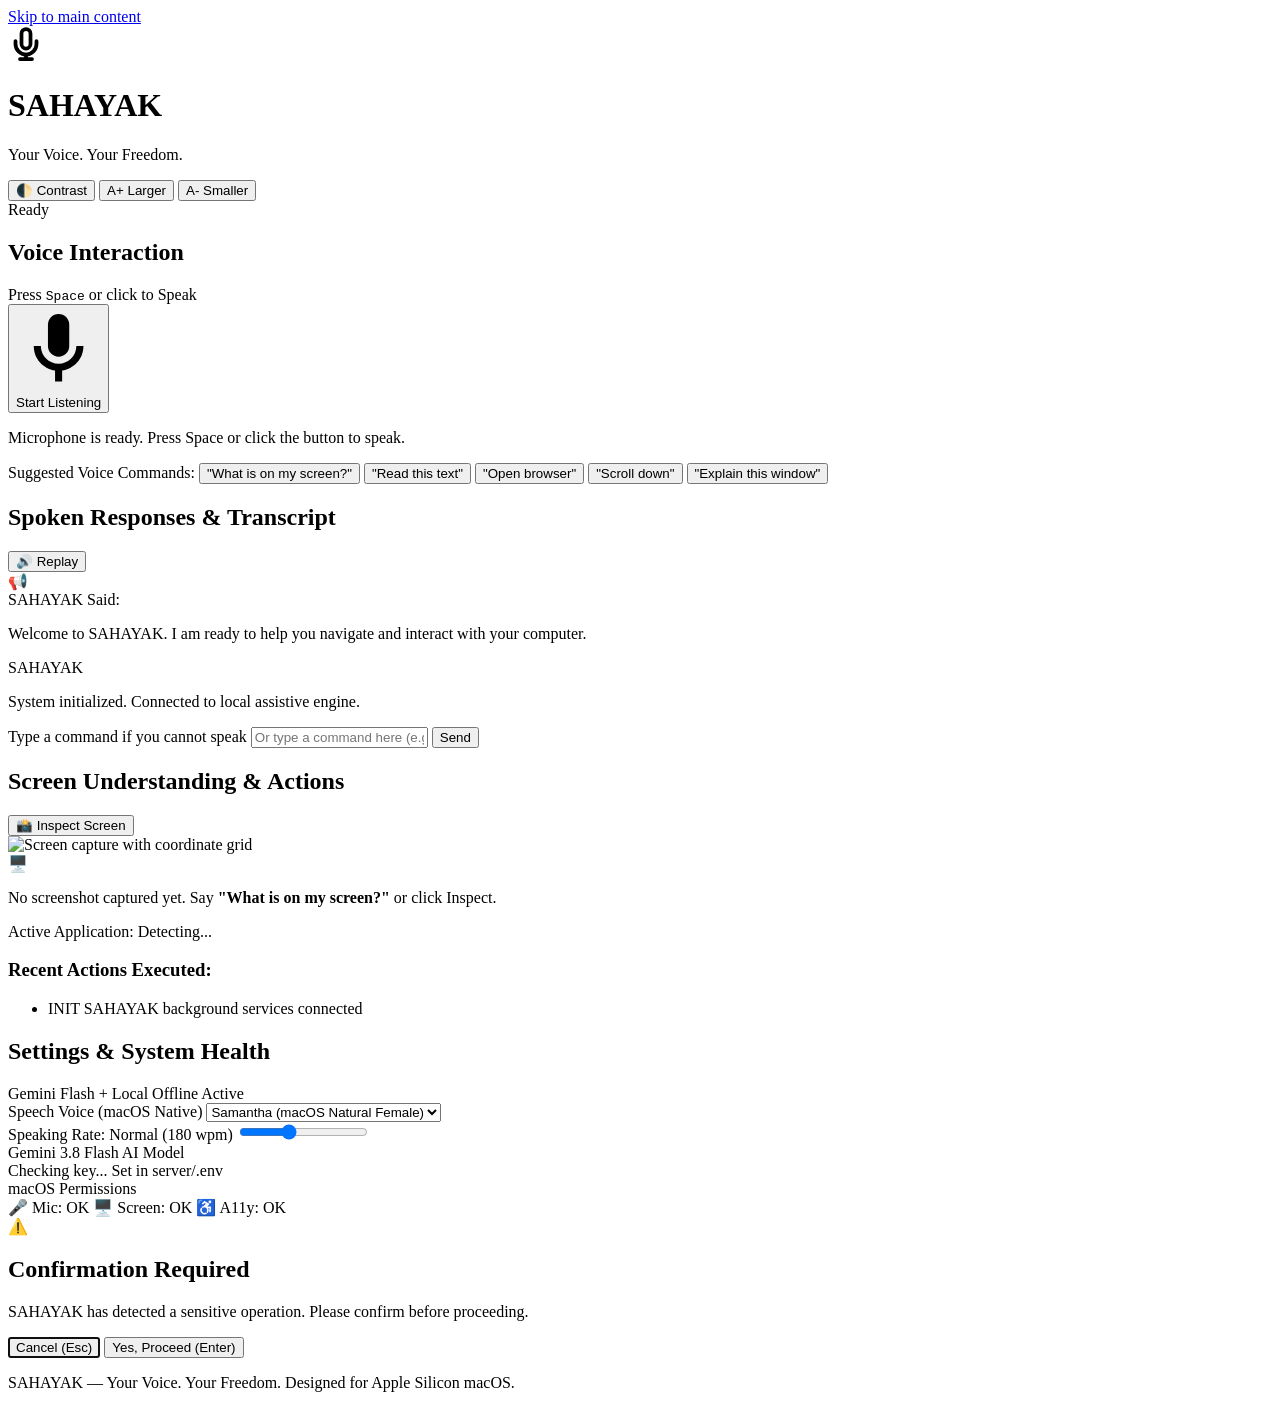
==== server/static/index.html @ d217f203 "Initial commit: Sahayak AI assistant" ====
<!DOCTYPE html>
<html lang="en">
<head>
  <meta charset="UTF-8">
  <meta name="viewport" content="width=device-width, initial-scale=1.0">
  <title>SAHAYAK — Your Voice. Your Freedom.</title>
  <meta name="description" content="Voice-first AI-powered computer accessibility assistant designed for blind and low-vision individuals.">
  <link rel="stylesheet" href="/static/style.css">
</head>
<body class="theme-dark font-medium" id="app-body">
  <!-- Accessibility Skip Link -->
  <a href="#main-content" class="skip-link">Skip to main content</a>

  <!-- ARIA Live Announcements for Screen Readers -->
  <div id="sr-announcements-polite" class="sr-only" aria-live="polite" aria-atomic="true"></div>
  <div id="sr-announcements-assertive" class="sr-only" aria-live="assertive" aria-atomic="true"></div>

  <!-- Header Banner -->
  <header role="banner" class="app-header">
    <div class="header-container">
      <div class="brand-group">
        <div class="brand-icon" aria-hidden="true">
          <svg width="36" height="36" viewBox="0 0 24 24" fill="none" stroke="currentColor" stroke-width="2.5" stroke-linecap="round" stroke-linejoin="round">
            <path d="M12 2a3 3 0 0 0-3 3v7a3 3 0 0 0 6 0V5a3 3 0 0 0-3-3Z"/>
            <path d="M19 10v2a7 7 0 0 1-14 0v-2"/>
            <line x1="12" y1="19" x2="12" y2="22"/>
            <line x1="8" y1="22" x2="16" y2="22"/>
          </svg>
        </div>
        <div>
          <h1 class="brand-title">SAHAYAK</h1>
          <p class="brand-tagline">Your Voice. Your Freedom.</p>
        </div>
      </div>

      <!-- Quick Accessibility Controls in Header -->
      <div class="header-controls" role="toolbar" aria-label="Quick Accessibility Controls">
        <button id="btn-theme-toggle" class="btn btn-outline" aria-label="Toggle high contrast mode" title="Toggle high contrast mode (Alt+T)">
          <span class="btn-icon" aria-hidden="true">🌓</span>
          <span class="btn-text">Contrast</span>
        </button>
        <button id="btn-font-larger" class="btn btn-outline" aria-label="Increase text size" title="Increase text size">
          <span class="btn-icon" aria-hidden="true">A+</span>
          <span class="btn-text">Larger</span>
        </button>
        <button id="btn-font-smaller" class="btn btn-outline" aria-label="Decrease text size" title="Decrease text size">
          <span class="btn-icon" aria-hidden="true">A-</span>
          <span class="btn-text">Smaller</span>
        </button>
        <div class="status-badge" id="system-status-badge" role="status" aria-label="System status">
          <span class="status-dot status-ready" id="status-dot"></span>
          <span id="status-text">Ready</span>
        </div>
      </div>
    </div>
  </header>

  <!-- Main Content Layout -->
  <main id="main-content" role="main" class="main-container">
    
    <!-- Primary Voice Hero Section -->
    <section class="voice-hero-card" aria-labelledby="voice-section-title">
      <div class="voice-hero-header">
        <h2 id="voice-section-title" class="section-title">Voice Interaction</h2>
        <span class="shortcut-hint" aria-hidden="true">Press <kbd>Space</kbd> or click to Speak</span>
      </div>

      <div class="voice-control-center">
        <!-- Giant Accessible Mic Button -->
        <button id="btn-mic-toggle" class="btn-mic" aria-label="Activate microphone to give voice command" aria-pressed="false">
          <div class="mic-visual" aria-hidden="true">
            <svg class="mic-svg" viewBox="0 0 24 24" fill="currentColor">
              <path d="M12 14c1.66 0 3-1.34 3-3V5c0-1.66-1.34-3-3-3S9 3.34 9 5v6c0 1.66 1.34 3 3 3z"/>
              <path d="M17 11c0 2.76-2.24 5-5 5s-5-2.24-5-5H5c0 3.53 2.61 6.43 6 6.92V21h2v-3.08c3.39-.49 6-3.39 6-6.92h-2z"/>
            </svg>
          </div>
          <span class="mic-label" id="mic-status-label">Start Listening</span>
        </button>

        <!-- Dynamic Soundwave / Status Indicator -->
        <div class="audio-feedback-wave" id="audio-wave" aria-hidden="true">
          <span class="wave-bar"></span>
          <span class="wave-bar"></span>
          <span class="wave-bar"></span>
          <span class="wave-bar"></span>
          <span class="wave-bar"></span>
        </div>

        <p class="voice-status-description" id="voice-status-desc" role="status">
          Microphone is ready. Press Space or click the button to speak.
        </p>
      </div>

      <!-- Quick Command Buttons for Low-Vision Navigation -->
      <div class="quick-commands" role="group" aria-label="Quick voice command shortcuts">
        <span class="quick-commands-label">Suggested Voice Commands:</span>
        <button class="btn btn-chip" data-cmd="What is on my screen?">"What is on my screen?"</button>
        <button class="btn btn-chip" data-cmd="Read the text displayed here.">"Read this text"</button>
        <button class="btn btn-chip" data-cmd="Open the browser.">"Open browser"</button>
        <button class="btn btn-chip" data-cmd="Scroll down.">"Scroll down"</button>
        <button class="btn btn-chip" data-cmd="Explain this window.">"Explain this window"</button>
      </div>
    </section>

    <!-- Interactive Workspace Grid -->
    <div class="workspace-grid">

      <!-- Left Column: Spoken Response & Live Transcript -->
      <section class="card panel-transcript" aria-labelledby="transcript-title">
        <div class="card-header">
          <h2 id="transcript-title" class="panel-heading">Spoken Responses & Transcript</h2>
          <button id="btn-replay-last" class="btn btn-sm btn-outline" aria-label="Replay last spoken response" title="Replay last spoken response">
            <span aria-hidden="true">🔊</span> Replay
          </button>
        </div>

        <!-- Latest Spoken Feedback Highlight -->
        <div class="latest-spoken-box" id="latest-spoken-container" role="region" aria-label="Latest spoken feedback">
          <div class="spoken-icon" aria-hidden="true">📢</div>
          <div class="spoken-content">
            <span class="spoken-label">SAHAYAK Said:</span>
            <p id="latest-spoken-text" class="spoken-text">Welcome to SAHAYAK. I am ready to help you navigate and interact with your computer.</p>
          </div>
        </div>

        <!-- History Log of Interactions -->
        <div class="transcript-scroll-area" id="transcript-log" role="log" aria-label="Conversation history" tabindex="0">
          <!-- Filled dynamically by JavaScript -->
          <div class="transcript-entry agent-entry">
            <span class="entry-meta">SAHAYAK</span>
            <p class="entry-body">System initialized. Connected to local assistive engine.</p>
          </div>
        </div>

        <!-- Text Input Fallback (Accessibility Fallback) -->
        <form id="text-command-form" class="text-input-form" aria-label="Text command fallback">
          <label for="text-command-input" class="sr-only">Type a command if you cannot speak</label>
          <input type="text" id="text-command-input" class="input-text" placeholder="Or type a command here (e.g. 'read screen')..." autocomplete="off">
          <button type="submit" class="btn btn-primary" id="btn-send-text">Send</button>
        </form>
      </section>

      <!-- Right Column: Screen Understanding & Computer Actions -->
      <section class="card panel-screen" aria-labelledby="screen-panel-title">
        <div class="card-header">
          <h2 id="screen-panel-title" class="panel-heading">Screen Understanding & Actions</h2>
          <button id="btn-refresh-screen" class="btn btn-sm btn-outline" aria-label="Capture and inspect screen now">
            <span aria-hidden="true">📸</span> Inspect Screen
          </button>
        </div>

        <!-- Screen Content Details -->
        <div class="screen-details-area">
          <!-- Screenshot Preview / Ruler View -->
          <div class="screenshot-viewport" id="screenshot-viewport" tabindex="0" aria-label="Current captured screen with ruler coordinate grid">
            <img id="screen-preview-img" src="" alt="Screen capture with coordinate grid" class="screen-img hidden">
            <div id="screen-placeholder" class="screen-placeholder">
              <span class="placeholder-icon" aria-hidden="true">🖥️</span>
              <p>No screenshot captured yet. Say <strong>"What is on my screen?"</strong> or click Inspect.</p>
            </div>
          </div>

          <!-- Active App Info -->
          <div class="app-context-box" id="app-context-box" role="status" aria-label="Active application context">
            <span class="context-label">Active Application:</span>
            <span id="active-app-name" class="context-value">Detecting...</span>
          </div>

          <!-- Action Log & Pending Operations -->
          <div class="actions-list-area">
            <h3 class="subheading">Recent Actions Executed:</h3>
            <ul id="actions-history-list" class="actions-list" role="list">
              <li class="action-item"><span class="badge badge-info">INIT</span> SAHAYAK background services connected</li>
            </ul>
          </div>
        </div>
      </section>

    </div>

    <!-- System Diagnostics & Settings Drawer -->
    <section class="card settings-drawer" aria-labelledby="settings-heading">
      <div class="card-header">
        <h2 id="settings-heading" class="panel-heading">Settings & System Health</h2>
        <span class="badge badge-success" id="engine-mode-badge">Gemini Flash + Local Offline Active</span>
      </div>

      <div class="settings-grid">
        <div class="setting-item">
          <label for="select-tts-voice" class="setting-label">Speech Voice (macOS Native)</label>
          <select id="select-tts-voice" class="select-field">
            <option value="Samantha">Samantha (macOS Natural Female)</option>
            <option value="Alex">Alex (macOS Natural Male)</option>
            <option value="Fred">Fred (macOS Classic)</option>
            <option value="Victoria">Victoria (macOS British)</option>
          </select>
        </div>

        <div class="setting-item">
          <label for="range-tts-rate" class="setting-label">Speaking Rate: <span id="rate-value-label">Normal (180 wpm)</span></label>
          <input type="range" id="range-tts-rate" min="120" max="280" value="180" step="10" class="range-slider">
        </div>

        <div class="setting-item">
          <span class="setting-label">Gemini 3.8 Flash AI Model</span>
          <div class="config-status-row">
            <span id="gemini-status-indicator" class="badge badge-warning">Checking key...</span>
            <span class="setting-hint" id="gemini-status-hint">Set in server/.env</span>
          </div>
        </div>

        <div class="setting-item">
          <span class="setting-label">macOS Permissions</span>
          <div class="perm-badges">
            <span class="perm-tag" id="perm-mic">🎤 Mic: OK</span>
            <span class="perm-tag" id="perm-screen">🖥️ Screen: OK</span>
            <span class="perm-tag" id="perm-a11y">♿ A11y: OK</span>
          </div>
        </div>
      </div>
    </section>

  </main>

  <!-- SENSITIVE OPERATION CONFIRMATION MODAL (ACCESSIBILITY CRITICAL) -->
  <div id="confirmation-dialog" class="modal-backdrop hidden" role="dialog" aria-modal="true" aria-labelledby="modal-title" aria-describedby="modal-desc">
    <div class="modal-card">
      <div class="modal-header">
        <div class="modal-alert-icon" aria-hidden="true">⚠️</div>
        <h2 id="modal-title" class="modal-title">Confirmation Required</h2>
      </div>
      <div class="modal-body">
        <p id="modal-desc" class="modal-desc">
          SAHAYAK has detected a sensitive operation. Please confirm before proceeding.
        </p>
        <div class="target-action-box" id="modal-action-details">
          <!-- Filled dynamically -->
        </div>
      </div>
      <div class="modal-footer">
        <button id="btn-modal-cancel" class="btn btn-secondary btn-lg" autofocus>
          Cancel (Esc)
        </button>
        <button id="btn-modal-confirm" class="btn btn-danger btn-lg">
          Yes, Proceed (Enter)
        </button>
      </div>
    </div>
  </div>

  <footer class="app-footer" role="contentinfo">
    <p>SAHAYAK — Your Voice. Your Freedom. Designed for Apple Silicon macOS.</p>
  </footer>

  <script src="/static/app.js"></script>
</body>
</html>
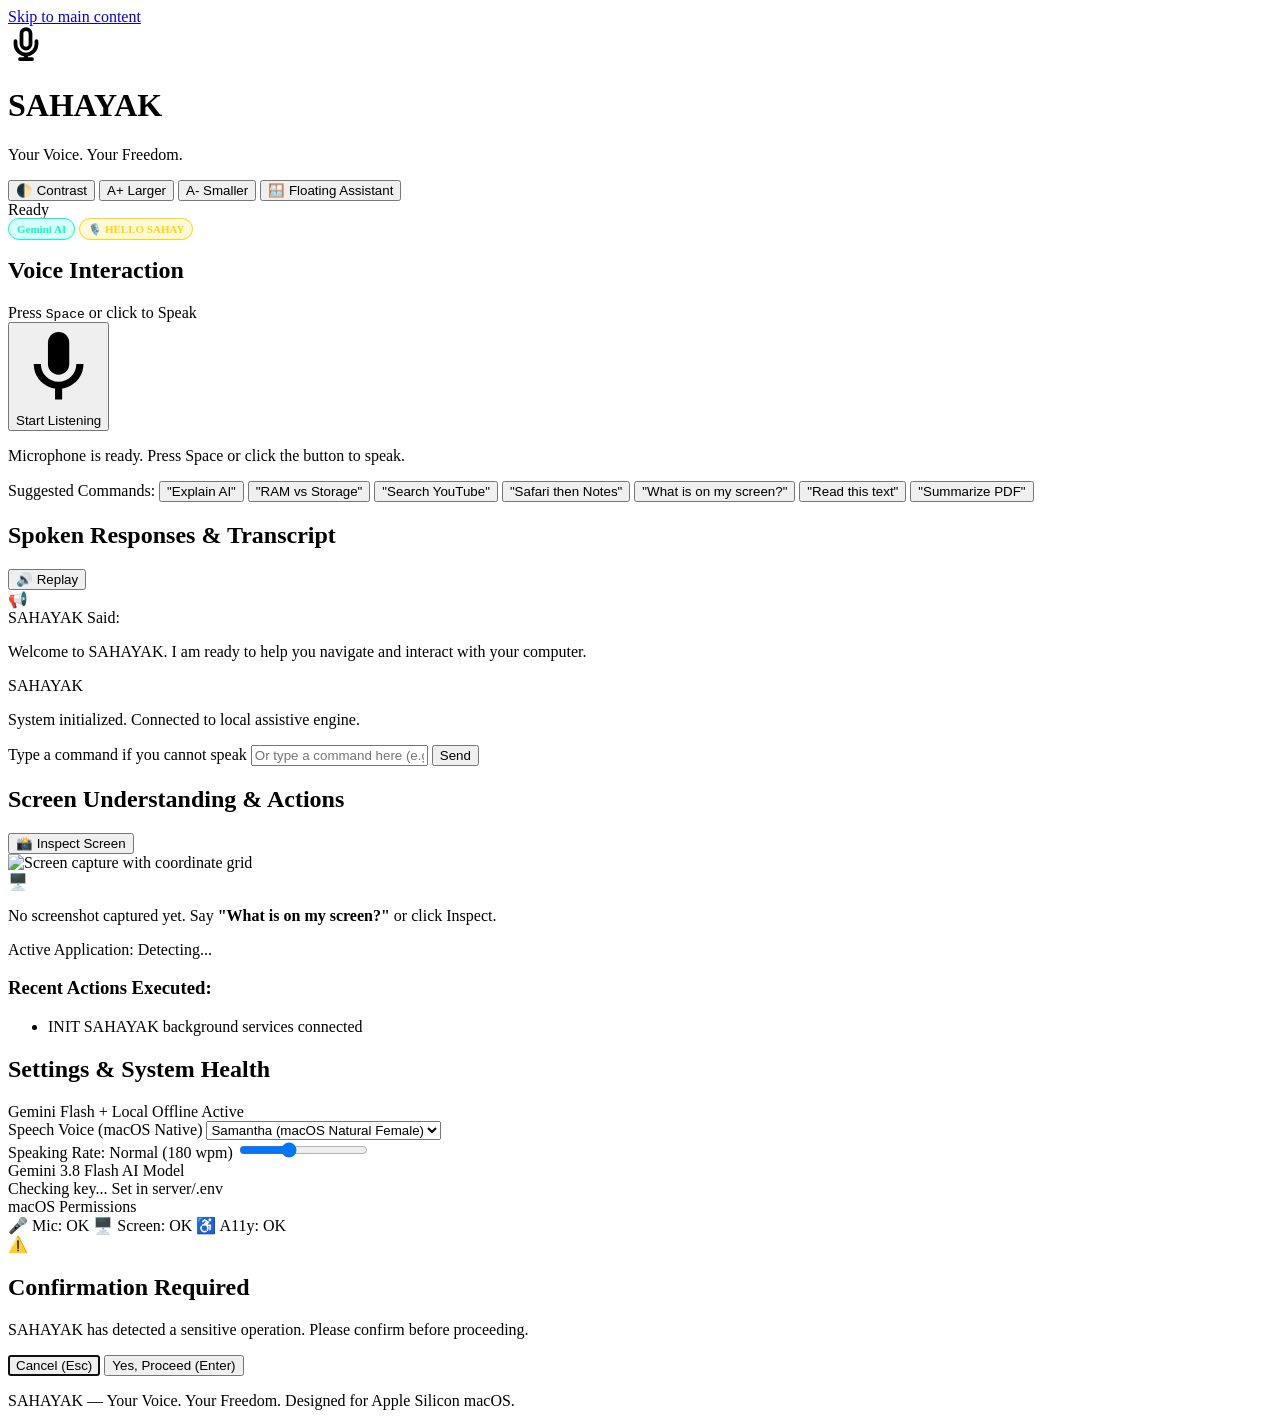
==== commit 11b3a18a: "2nd commit" ====
--- a/server/static/index.html
+++ b/server/static/index.html
@@ -47,10 +47,16 @@
           <span class="btn-icon" aria-hidden="true">A-</span>
           <span class="btn-text">Smaller</span>
         </button>
+        <button id="btn-open-popup" class="btn btn-outline" aria-label="Open floating assistant popup" title="Open Floating Assistant (Option+Space)">
+          <span class="btn-icon" aria-hidden="true">🪟</span>
+          <span class="btn-text">Floating Assistant</span>
+        </button>
         <div class="status-badge" id="system-status-badge" role="status" aria-label="System status">
           <span class="status-dot status-ready" id="status-dot"></span>
           <span id="status-text">Ready</span>
         </div>
+        <span class="badge" id="ai-model-badge" style="background: rgba(0,255,204,0.15); color: #00ffcc; padding: 4px 8px; border-radius: 12px; font-size: 11px; font-weight: 600; border: 1px solid #00ffcc;">Gemini AI</span>
+        <span class="badge" id="wake-word-badge" style="background: rgba(255,215,0,0.15); color: #ffd700; padding: 4px 8px; border-radius: 12px; font-size: 11px; font-weight: 600; border: 1px solid #ffd700;" title="Global Wake Word">🎙️ HELLO SAHAY</span>
       </div>
     </div>
   </header>
@@ -93,12 +99,30 @@
 
       <!-- Quick Command Buttons for Low-Vision Navigation -->
       <div class="quick-commands" role="group" aria-label="Quick voice command shortcuts">
-        <span class="quick-commands-label">Suggested Voice Commands:</span>
+        <span class="quick-commands-label">Suggested Commands:</span>
+        <button class="btn btn-chip" data-cmd="Explain artificial intelligence in simple language.">"Explain AI"</button>
+        <button class="btn btn-chip" data-cmd="What is the difference between RAM and storage?">"RAM vs Storage"</button>
+        <button class="btn btn-chip" data-cmd="Open YouTube and search for Python tutorials.">"Search YouTube"</button>
+        <button class="btn btn-chip" data-cmd="Open Safari, then open Notes and write down my next three tasks.">"Safari then Notes"</button>
         <button class="btn btn-chip" data-cmd="What is on my screen?">"What is on my screen?"</button>
         <button class="btn btn-chip" data-cmd="Read the text displayed here.">"Read this text"</button>
-        <button class="btn btn-chip" data-cmd="Open the browser.">"Open browser"</button>
-        <button class="btn btn-chip" data-cmd="Scroll down.">"Scroll down"</button>
-        <button class="btn btn-chip" data-cmd="Explain this window.">"Explain this window"</button>
+        <button class="btn btn-chip" data-cmd="Find my project PDF, read it and tell me its main points.">"Summarize PDF"</button>
+      </div>
+    </section>
+
+    <!-- Multitasking Active Workflow Panel -->
+    <section class="card panel-multitask" id="multitask-container" style="display: none; margin-bottom: 20px; border-left: 4px solid #ffd700;" aria-labelledby="multitask-title">
+      <div class="card-header" style="display: flex; justify-content: space-between; align-items: center; margin-bottom: 12px;">
+        <h2 id="multitask-title" class="panel-heading" style="color: #ffd700; font-size: 16px;">⚡ Multi-Step Task in Progress</h2>
+        <button id="btn-cancel-task" class="btn btn-sm btn-outline" style="color: #ff4d4f; border-color: #ff4d4f;" aria-label="Cancel current running task">Cancel Task</button>
+      </div>
+      <div class="multitask-body">
+        <div style="margin-bottom: 10px; font-size: 14px;">
+          <strong>Goal:</strong> <span id="task-goal-text">Executing workflow...</span>
+        </div>
+        <div id="task-steps-container" role="list" style="display: flex; flex-direction: column; gap: 8px;">
+          <!-- Dynamically populated with step items -->
+        </div>
       </div>
     </section>
 
